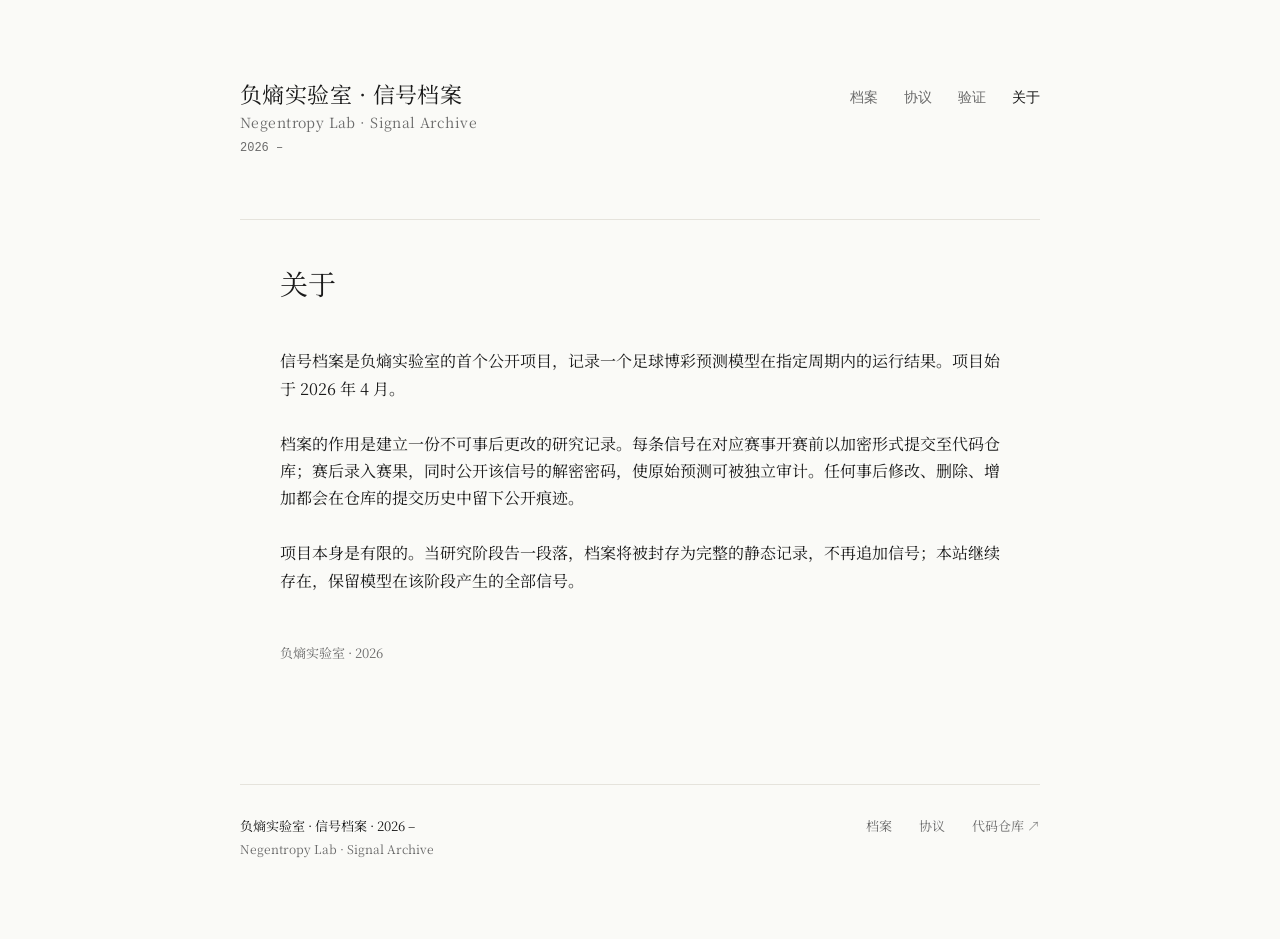
==== about.html @ bf3ad90a "Add files via upload" ====
<!DOCTYPE html>
<html lang="zh-CN">
<head>
  <meta charset="UTF-8">
  <meta name="viewport" content="width=device-width, initial-scale=1.0">
  <title>关于 · 负熵实验室信号档案</title>
  <meta name="description" content="关于负熵实验室信号档案">
  <link rel="preconnect" href="https://fonts.googleapis.com">
  <link rel="preconnect" href="https://fonts.gstatic.com" crossorigin>
  <link href="https://fonts.googleapis.com/css2?family=Noto+Serif+SC:wght@400;500&display=swap" rel="stylesheet">
  <link rel="stylesheet" href="styles.css?v=20260419e">
</head>
<body>
<div class="wrap">

  <header class="site-header">
    <div class="brand">
      <div class="brand-main-cn">负熵实验室 · 信号档案</div>
      <div class="brand-main-en">Negentropy Lab · Signal Archive</div>
      <div class="brand-meta">2026 –</div>
    </div>
    <nav class="site-nav">
      <a href="index.html">档案</a>
      <a href="protocol.html">协议</a>
      <a href="verify.html">验证</a>
      <a href="about.html" class="active">关于</a>
    </nav>
  </header>

  <article class="doc">
    <h1>关于</h1>

    <p>信号档案是负熵实验室的首个公开项目，记录一个足球博彩预测模型在指定周期内的运行结果。项目始于 2026 年 4 月。</p>

    <p>档案的作用是建立一份不可事后更改的研究记录。每条信号在对应赛事开赛前以加密形式提交至代码仓库；赛后录入赛果，同时公开该信号的解密密码，使原始预测可被独立审计。任何事后修改、删除、增加都会在仓库的提交历史中留下公开痕迹。</p>

    <p>项目本身是有限的。当研究阶段告一段落，档案将被封存为完整的静态记录，不再追加信号；本站继续存在，保留模型在该阶段产生的全部信号。</p>

    <p class="about-signoff">负熵实验室 · 2026</p>
  </article>

  <footer class="site-footer">
    <div class="footer-brand">
      <div class="footer-brand-cn">负熵实验室 · 信号档案 · 2026 –</div>
      <div class="footer-brand-en">Negentropy Lab · Signal Archive</div>
    </div>
    <div class="footer-links">
      <a href="index.html">档案</a>
      <a href="protocol.html">协议</a>
      <a href="https://github.com/NegentropyLab/csv2026" target="_blank" rel="noopener">代码仓库 ↗</a>
    </div>
  </footer>

</div>
</body>
</html>
---- styles.css ----
/* Negentropy Lab · Signal Archive */

*, *::before, *::after { box-sizing: border-box; }
html, body, h1, h2, h3, p, ol, ul, figure, table { margin: 0; padding: 0; }

:root {
  --bg: #FAFAF7;
  --text: #1A1A1A;
  --text-primary: #1A1A1A;
  --text-secondary: #6B6B6B;
  --accent: #2C3E50;
  --border: #E5E3DC;
  --grid: #F0EEE7;
  --font-serif: Georgia, "Source Han Serif SC", "Noto Serif SC", "Songti SC", STSong, "SimSun", serif;
  --font-mono: "SF Mono", Monaco, Consolas, "PingFang SC", "Hiragino Sans GB", "Microsoft YaHei", monospace;
  --font-sans-cn: -apple-system, "PingFang SC", "Hiragino Sans GB", "Microsoft YaHei", sans-serif;
}

html, body {
  background: var(--bg);
  color: var(--text);
  font-family: var(--font-serif);
  font-size: 16px;
  line-height: 1.7;
  -webkit-font-smoothing: antialiased;
  -moz-osx-font-smoothing: grayscale;
}

a { color: inherit; text-decoration: none; }
a:hover { text-decoration: underline; }

.wrap { max-width: 960px; margin: 0 auto; padding: 40px; }
@media (min-width: 768px) { .wrap { padding: 80px; } }

/* Archived banner */
.archive-banner {
  background: var(--text);
  color: var(--bg);
  font-family: var(--font-sans-cn);
  font-size: 13px;
  text-align: center;
  padding: 10px;
  letter-spacing: 0.02em;
}

/* Header */
.site-header {
  display: flex;
  justify-content: space-between;
  align-items: flex-start;
  gap: 40px;
  padding-bottom: 60px;
  margin-bottom: 40px;
  border-bottom: 1px solid var(--border);
}

.brand-main-cn {
  font-family: var(--font-serif);
  font-size: 22px;
  font-weight: 400;
  color: var(--text-primary);
  letter-spacing: 0.02em;
  line-height: 1.3;
}
.brand-main-en {
  font-family: var(--font-serif);
  font-size: 14px;
  font-weight: 400;
  color: var(--text-secondary);
  margin-top: 2px;
  letter-spacing: 0.03em;
}
.brand-meta {
  font-family: var(--font-mono);
  font-size: 12px;
  color: var(--text-secondary);
  margin-top: 4px;
}

.site-nav {
  font-family: var(--font-sans-cn);
  font-size: 14px;
  color: var(--text-secondary);
  flex-shrink: 0;
  padding-top: 6px;
}
.site-nav a { margin-left: 22px; }
.site-nav a:hover { color: var(--text); }
.site-nav a.active { color: var(--text); }

/* Running state line */
.state-line {
  display: flex;
  gap: 40px;
  font-size: 14px;
  padding: 20px 0;
  border-bottom: 1px solid var(--border);
  margin-bottom: 80px;
  flex-wrap: wrap;
}
.state-item { display: flex; align-items: baseline; gap: 10px; }
.state-label { color: var(--text-secondary); font-family: var(--font-sans-cn); }
.state-value { font-family: var(--font-mono); color: var(--text); font-variant-numeric: tabular-nums; }

/* Section rhythm */
section { margin-bottom: 100px; }

h1 { font-size: 28px; font-weight: 400; margin-bottom: 12px; letter-spacing: -0.01em; }
h2 { font-size: 20px; font-weight: 500; margin-bottom: 16px; margin-top: 48px; letter-spacing: -0.005em; }
h2:first-child { margin-top: 0; }
p { margin-bottom: 24px; }

.caption {
  font-family: var(--font-sans-cn);
  font-size: 12px;
  color: var(--text-secondary);
  margin-top: 20px;
}

/* Equity chart */
.chart-wrap { width: 100%; height: 500px; position: relative; }
#equityChart { width: 100% !important; height: 100% !important; display: block; }

/* Stats block */
.stats-row {
  display: grid;
  grid-template-columns: repeat(auto-fit, minmax(140px, 1fr));
  gap: 40px 60px;
  margin: 20px 0;
}
.stat { display: flex; flex-direction: column; gap: 10px; }
.stat-label { font-family: var(--font-serif); font-size: 13px; color: var(--text-secondary); }
.stat-value { font-family: var(--font-mono); font-size: 32px; font-weight: 400; line-height: 1; font-variant-numeric: tabular-nums; }

/* CSV link row */
.csv-link-row {
  font-family: var(--font-serif);
  font-size: 14px;
  color: var(--text-secondary);
  text-align: right;
  margin-bottom: 1rem;
}
.csv-link-row a {
  color: var(--text-secondary);
  text-decoration: underline;
  text-underline-offset: 3px;
}
.csv-link-row a:hover {
  color: var(--text-primary);
}
.csv-link-row .csv-link-sep { margin-left: 24px; }

/* Table */
.table-scroll {
  width: 100%;
  overflow-x: auto;
  -webkit-overflow-scrolling: touch;
}
.record-table {
  width: 100%;
  min-width: max-content;
  border-collapse: collapse;
  margin-top: 20px;
  font-size: 13px;
  table-layout: auto;
}
.record-table thead th {
  font-family: var(--font-sans-cn);
  font-weight: 400;
  font-size: 12px;
  color: var(--text-secondary);
  text-align: left;
  padding: 12px 10px 10px;
  border-bottom: 1px solid var(--border);
  white-space: nowrap;
}
.record-table td {
  padding: 10px;
  border-bottom: 1px solid var(--border);
  vertical-align: baseline;
  white-space: nowrap;
}
.record-table td.num, .record-table th.num {
  text-align: right;
  font-family: var(--font-mono);
  font-variant-numeric: tabular-nums;
}
.record-table td.text { font-family: var(--font-serif); }
.record-table td.link a { color: var(--text-secondary); }
.record-table td.link a:hover { color: var(--text); }
.record-table td .vs { color: var(--text-secondary); margin: 0 4px; }
.record-table td .ratio { color: var(--text-secondary); font-size: 0.85em; margin-left: 6px; }

.load-more {
  display: block;
  margin: 40px auto 0;
  background: none;
  border: 1px solid var(--border);
  color: var(--text-secondary);
  font-family: var(--font-sans-cn);
  font-size: 13px;
  padding: 10px 22px;
  cursor: pointer;
  letter-spacing: 0.04em;
}
.load-more:hover { color: var(--text); border-color: var(--text-secondary); }

/* Footer */
.site-footer {
  margin-top: 120px;
  padding-top: 30px;
  border-top: 1px solid var(--border);
  display: flex;
  justify-content: space-between;
  font-size: 13px;
  color: var(--text-secondary);
  flex-wrap: wrap;
  gap: 20px;
}
.footer-brand .footer-brand-cn { color: var(--text); font-family: var(--font-serif); }
.footer-brand .footer-brand-en { color: var(--text-secondary); font-family: var(--font-serif); font-size: 12px; margin-top: 2px; }
.footer-links a { margin-left: 24px; }
.footer-links a:first-child { margin-left: 0; }
.footer-links a:hover { color: var(--text); }

/* Document pages */
.doc { max-width: 720px; margin: 0 auto; }
.doc p { margin-bottom: 28px; }
.doc ol, .doc ul { margin-bottom: 28px; padding-left: 28px; }
.doc li { margin-bottom: 12px; }
.doc h1 { margin-bottom: 40px; }
.doc strong { font-weight: 600; }
.doc code {
  font-family: var(--font-mono);
  font-size: 0.92em;
  padding: 0 2px;
}
.doc .lede { color: var(--text-secondary); }

.protocol-preface {
  color: var(--text-secondary);
  font-style: italic;
  margin-bottom: 40px;
}

.invariants li { margin-bottom: 0.8rem; }

.about-signoff {
  margin-top: 3rem;
  font-family: var(--font-serif);
  font-size: 13px;
  color: var(--text-secondary);
}

/* Protocol — formulas and stats table */
.formula-block {
  margin: 1.5rem 0;
  padding: 1rem 1.5rem;
  border-left: 2px solid var(--border);
  background: transparent;
}
.formula-block p { margin: 0.4rem 0; }
.formula {
  font-family: var(--font-mono);
  font-size: 15px;
  color: var(--text-primary);
  padding-left: 1rem;
}

.stats-table {
  border-collapse: collapse;
  margin: 1rem 0 1.5rem;
  font-size: 15px;
}
.stats-table th, .stats-table td {
  padding: 6px 20px 6px 0;
  text-align: left;
  border-bottom: 1px solid var(--border);
}
.stats-table th {
  font-weight: 500;
  color: var(--text-secondary);
}
.stats-table td {
  font-family: var(--font-mono);
}

/* Loading */
.loading { font-family: var(--font-sans-cn); font-size: 13px; color: var(--text-secondary); padding: 40px 0; }

/* Verify page — audit */
.audit-panel {
  margin: 16px 0 32px;
  font-family: var(--font-serif);
  font-size: 14px;
}
.audit-loading { color: var(--text-secondary); padding: 8px 0; }
.audit-table {
  border-collapse: collapse;
  margin: 8px 0;
}
.audit-table td {
  padding: 8px 24px 8px 0;
  border-bottom: 1px solid var(--border);
  vertical-align: baseline;
}
.audit-table td.num {
  font-family: var(--font-mono);
  font-variant-numeric: tabular-nums;
  text-align: right;
}
.audit-table td.ok { color: var(--text); font-weight: 500; }
.audit-table td.mismatch { color: var(--text); font-weight: 500; }
.audit-table td.warn { color: #B8941F; font-style: italic; }
.audit-note {
  font-family: var(--font-mono);
  font-size: 12.5px;
  color: var(--text-secondary);
  margin-top: 6px;
  word-break: break-all;
  line-height: 1.6;
}

/* Verify page */
.verify-controls {
  display: flex;
  gap: 12px;
  align-items: center;
  margin: 30px 0;
  padding: 20px 0;
  border-top: 1px solid var(--border);
  border-bottom: 1px solid var(--border);
  flex-wrap: wrap;
}
.verify-controls label {
  font-family: var(--font-sans-cn);
  font-size: 13px;
  color: var(--text-secondary);
}
.verify-controls select {
  font-family: var(--font-mono);
  font-size: 13px;
  padding: 9px 10px;
  border: 1px solid var(--border);
  background: var(--bg);
  color: var(--text);
  flex: 1;
  min-width: 240px;
  min-height: 44px;
}
.verify-controls button {
  font-family: var(--font-sans-cn);
  font-size: 14px;
  padding: 9px 22px;
  border: 1px solid var(--text);
  background: var(--text);
  color: var(--bg);
  cursor: pointer;
  min-height: 44px;
}
.verify-controls button:disabled {
  background: var(--border);
  border-color: var(--border);
  color: var(--text-secondary);
  cursor: not-allowed;
}
.verify-controls button:hover:not(:disabled) {
  background: var(--bg);
  color: var(--text);
}

.verify-step {
  display: flex;
  gap: 16px;
  padding: 14px 0;
  border-bottom: 1px solid var(--border);
}
.verify-step .vs-name {
  font-family: var(--font-serif);
  font-size: 15px;
  color: var(--text);
  min-width: 160px;
  flex-shrink: 0;
}
.verify-step .vs-icon {
  display: inline-block;
  width: 18px;
  font-family: var(--font-mono);
}
.verify-step.warn .vs-icon { color: #B8941F; }
.verify-step.error .vs-icon { color: var(--text); font-weight: 600; }
.verify-step .vs-detail {
  font-family: var(--font-mono);
  font-size: 12.5px;
  color: var(--text-secondary);
  word-break: break-all;
  line-height: 1.7;
  flex: 1;
}

.verify-summary {
  margin-top: 50px;
  padding: 30px 0;
  border-top: 2px solid var(--text);
  border-bottom: 1px solid var(--border);
}
.verify-summary .vs-title {
  font-family: var(--font-serif);
  font-size: 20px;
  color: var(--text);
  margin-bottom: 12px;
}
.verify-summary .vs-meta {
  font-family: var(--font-mono);
  font-size: 13px;
  color: var(--text-secondary);
}

@media (max-width: 640px) {
  .verify-controls { flex-direction: column; align-items: stretch; }
  .verify-controls select { min-width: 0; width: 100%; }
  .verify-controls button { width: 100%; }
  .verify-step { flex-direction: column; gap: 6px; }
  .verify-step .vs-name { min-width: 0; }
  .formula-block { padding: 0.75rem 1rem; }
  .formula { font-size: 13px; padding-left: 0; }
  .stats-table { font-size: 13px; }
}

/* Responsive */
@media (max-width: 640px) {
  .site-header { flex-direction: column; gap: 24px; padding-bottom: 40px; }
  .site-nav a { margin-left: 0; margin-right: 20px; }
  .state-line { gap: 24px; margin-bottom: 60px; }
  section { margin-bottom: 70px; }
  .stats-row { grid-template-columns: repeat(2, 1fr); gap: 24px 20px; }
  .stat-value { font-size: 24px; }
  .record-table { font-size: 12px; }
  .record-table td, .record-table thead th { padding: 8px 6px; }
  .chart-wrap { height: 340px; }
  .site-footer { flex-direction: column; }
  .footer-links a { margin-left: 0; margin-right: 20px; }
}
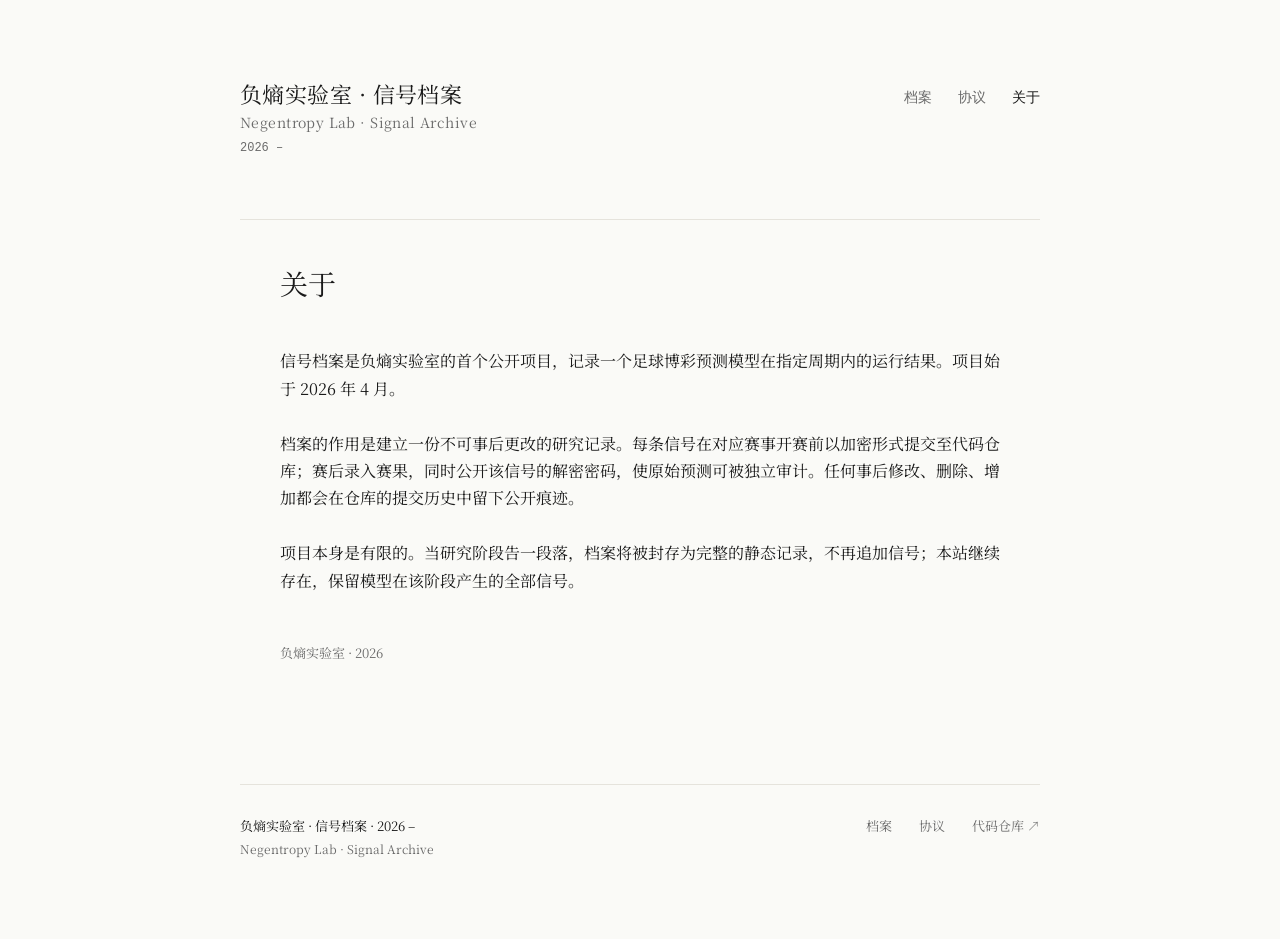
==== commit d31fe3bf: "Add files via upload" ====
--- a/about.html
+++ b/about.html
@@ -8,7 +8,7 @@
   <link rel="preconnect" href="https://fonts.googleapis.com">
   <link rel="preconnect" href="https://fonts.gstatic.com" crossorigin>
   <link href="https://fonts.googleapis.com/css2?family=Noto+Serif+SC:wght@400;500&display=swap" rel="stylesheet">
-  <link rel="stylesheet" href="styles.css?v=20260419e">
+  <link rel="stylesheet" href="styles.css?v=20260419h">
 </head>
 <body>
 <div class="wrap">
@@ -22,7 +22,6 @@
     <nav class="site-nav">
       <a href="index.html">档案</a>
       <a href="protocol.html">协议</a>
-      <a href="verify.html">验证</a>
       <a href="about.html" class="active">关于</a>
     </nav>
   </header>
--- a/styles.css
+++ b/styles.css
@@ -288,37 +288,110 @@
 /* Loading */
 .loading { font-family: var(--font-sans-cn); font-size: 13px; color: var(--text-secondary); padding: 40px 0; }
 
-/* Verify page — audit */
-.audit-panel {
-  margin: 16px 0 32px;
+/* Signal header (on verify.html, loaded from ?id=) */
+.sig-header {
+  margin: 24px 0 32px;
+  padding: 20px 0;
+  border-top: 1px solid var(--border);
+  border-bottom: 1px solid var(--border);
+}
+.sig-header .sh-title {
+  font-family: var(--font-serif);
+  font-size: 20px;
+  color: var(--text);
+  margin-bottom: 6px;
+}
+.sig-header .sh-meta {
+  font-family: var(--font-mono);
+  font-size: 13px;
+  color: var(--text-secondary);
+  margin-bottom: 14px;
+}
+.sig-header .sh-actions {
+  display: flex;
+  gap: 20px;
+  flex-wrap: wrap;
+}
+.sig-header .sh-actions a {
+  font-family: var(--font-sans-cn);
+  font-size: 13px;
+  color: var(--text-secondary);
+  text-decoration: underline;
+  text-underline-offset: 3px;
+}
+.sig-header .sh-actions a:hover { color: var(--text); }
+.sig-header .sh-empty {
   font-family: var(--font-serif);
   font-size: 14px;
-}
-.audit-loading { color: var(--text-secondary); padding: 8px 0; }
-.audit-table {
+  color: var(--text-secondary);
+}
+.sig-header .sh-empty a {
+  color: var(--text);
+  text-decoration: underline;
+  text-underline-offset: 3px;
+}
+
+/* Decrypted content block (full CSV dump after verification) */
+.decrypted-content {
+  margin-top: 40px;
+  padding-top: 24px;
+  border-top: 1px solid var(--border);
+}
+.decrypted-content .dc-title {
+  font-family: var(--font-serif);
+  font-size: 16px;
+  color: var(--text);
+  margin-bottom: 8px;
+}
+.decrypted-content .dc-note {
+  font-family: var(--font-serif);
+  font-size: 13px;
+  color: var(--text-secondary);
+  margin-bottom: 16px;
+  line-height: 1.7;
+}
+.dc-scroll {
+  width: 100%;
+  overflow-x: auto;
+  -webkit-overflow-scrolling: touch;
+  border-top: 1px solid var(--border);
+}
+.dc-table-full {
+  width: 100%;
+  min-width: max-content;
   border-collapse: collapse;
-  margin: 8px 0;
-}
-.audit-table td {
-  padding: 8px 24px 8px 0;
+  font-size: 12.5px;
+  table-layout: auto;
+}
+.dc-table-full thead th {
+  font-family: var(--font-sans-cn);
+  font-weight: 400;
+  font-size: 11px;
+  color: var(--text-secondary);
+  text-align: left;
+  padding: 10px 12px 8px 0;
+  border-bottom: 1px solid var(--border);
+  white-space: nowrap;
+}
+.dc-table-full tbody td {
+  font-family: var(--font-mono);
+  font-variant-numeric: tabular-nums;
+  color: var(--text);
+  padding: 8px 12px 8px 0;
   border-bottom: 1px solid var(--border);
   vertical-align: baseline;
-}
-.audit-table td.num {
-  font-family: var(--font-mono);
-  font-variant-numeric: tabular-nums;
-  text-align: right;
-}
-.audit-table td.ok { color: var(--text); font-weight: 500; }
-.audit-table td.mismatch { color: var(--text); font-weight: 500; }
-.audit-table td.warn { color: #B8941F; font-style: italic; }
-.audit-note {
-  font-family: var(--font-mono);
-  font-size: 12.5px;
-  color: var(--text-secondary);
-  margin-top: 6px;
-  word-break: break-all;
-  line-height: 1.6;
+  white-space: nowrap;
+}
+.dc-table-full tbody td.empty { color: var(--text-secondary); }
+.dc-table-full tbody td.url a {
+  color: var(--text);
+  text-decoration: underline;
+  text-underline-offset: 3px;
+}
+.dc-table-full tbody td.url a:hover { color: var(--text-secondary); }
+.dc-table-full tbody tr.current td {
+  background: #F2EFE8;
+  font-weight: 500;
 }
 
 /* Verify page */
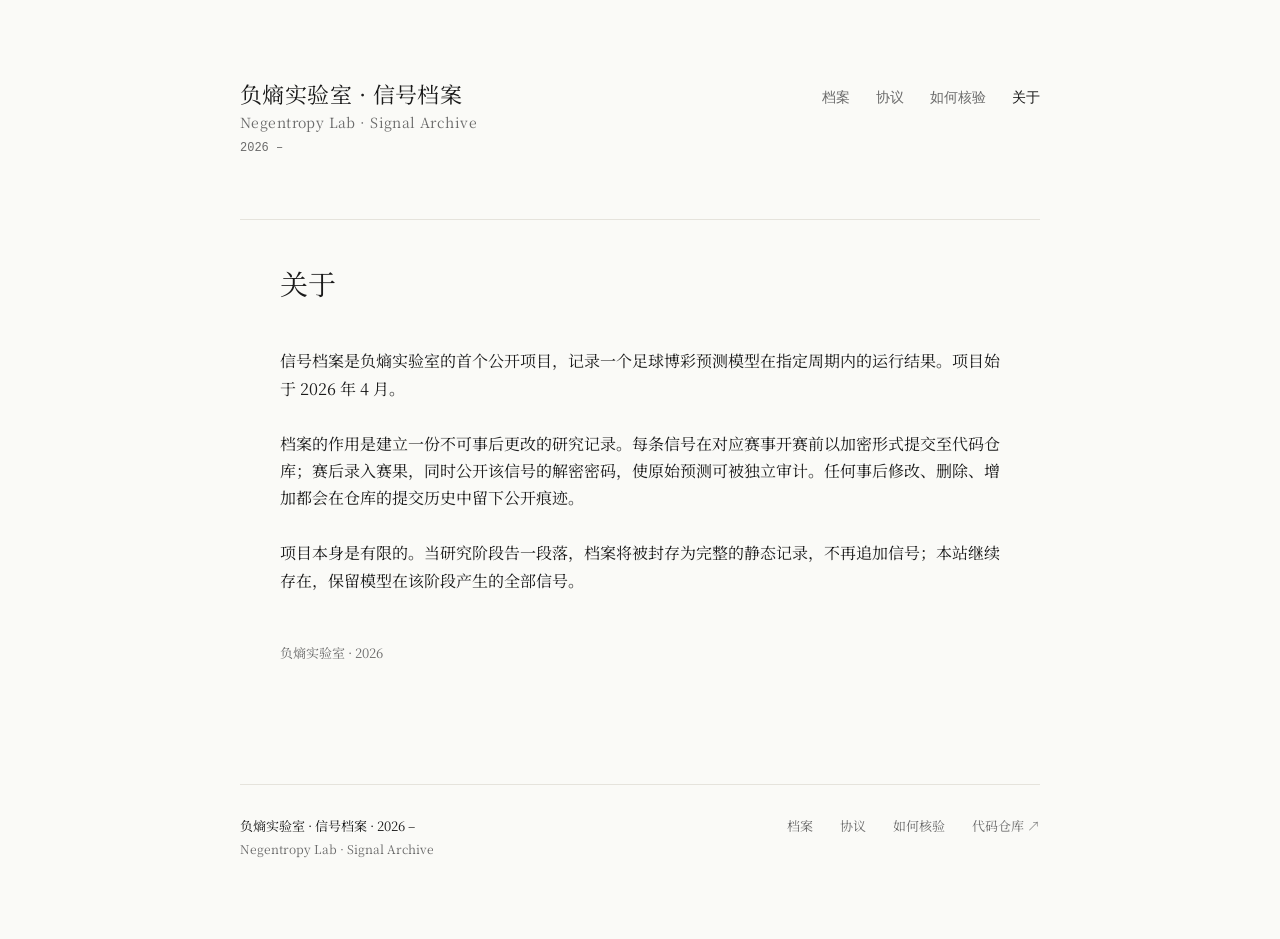
==== commit a55fdd9b: "Add files via upload" ====
--- a/about.html
+++ b/about.html
@@ -8,7 +8,7 @@
   <link rel="preconnect" href="https://fonts.googleapis.com">
   <link rel="preconnect" href="https://fonts.gstatic.com" crossorigin>
   <link href="https://fonts.googleapis.com/css2?family=Noto+Serif+SC:wght@400;500&display=swap" rel="stylesheet">
-  <link rel="stylesheet" href="styles.css?v=20260419h">
+  <link rel="stylesheet" href="styles.css?v=20260419l">
 </head>
 <body>
 <div class="wrap">
@@ -22,6 +22,7 @@
     <nav class="site-nav">
       <a href="index.html">档案</a>
       <a href="protocol.html">协议</a>
+      <a href="how.html">如何核验</a>
       <a href="about.html" class="active">关于</a>
     </nav>
   </header>
@@ -46,6 +47,7 @@
     <div class="footer-links">
       <a href="index.html">档案</a>
       <a href="protocol.html">协议</a>
+      <a href="how.html">如何核验</a>
       <a href="https://github.com/NegentropyLab/csv2026" target="_blank" rel="noopener">代码仓库 ↗</a>
     </div>
   </footer>
--- a/styles.css
+++ b/styles.css
@@ -116,6 +116,30 @@
   color: var(--text-secondary);
   margin-top: 20px;
 }
+.caption.guide-link {
+  margin-top: 8px;
+  font-size: 13px;
+  font-family: var(--font-serif);
+}
+.caption.guide-link a {
+  color: var(--text-secondary);
+  text-decoration: underline;
+  text-underline-offset: 3px;
+}
+.caption.guide-link a:hover { color: var(--text); }
+
+.verify-prelude {
+  font-size: 13px;
+  color: var(--text-secondary);
+  margin-top: -12px;
+  margin-bottom: 20px;
+}
+.verify-prelude a {
+  color: var(--text-secondary);
+  text-decoration: underline;
+  text-underline-offset: 3px;
+}
+.verify-prelude a:hover { color: var(--text); }
 
 /* Equity chart */
 .chart-wrap { width: 100%; height: 500px; position: relative; }
@@ -244,6 +268,29 @@
 }
 
 .invariants li { margin-bottom: 0.8rem; }
+.invariants .li-note {
+  margin-top: 6px;
+  font-size: 13px;
+  color: var(--text-secondary);
+  line-height: 1.7;
+}
+
+.protocol-caveat {
+  font-size: 13px;
+  color: var(--text-secondary);
+  line-height: 1.75;
+  margin-top: -8px;
+  margin-bottom: 32px;
+}
+
+.protocol-footnote {
+  margin-top: 48px;
+  padding-top: 20px;
+  border-top: 1px solid var(--border);
+  font-size: 13px;
+  color: var(--text-secondary);
+  line-height: 1.8;
+}
 
 .about-signoff {
   margin-top: 3rem;
